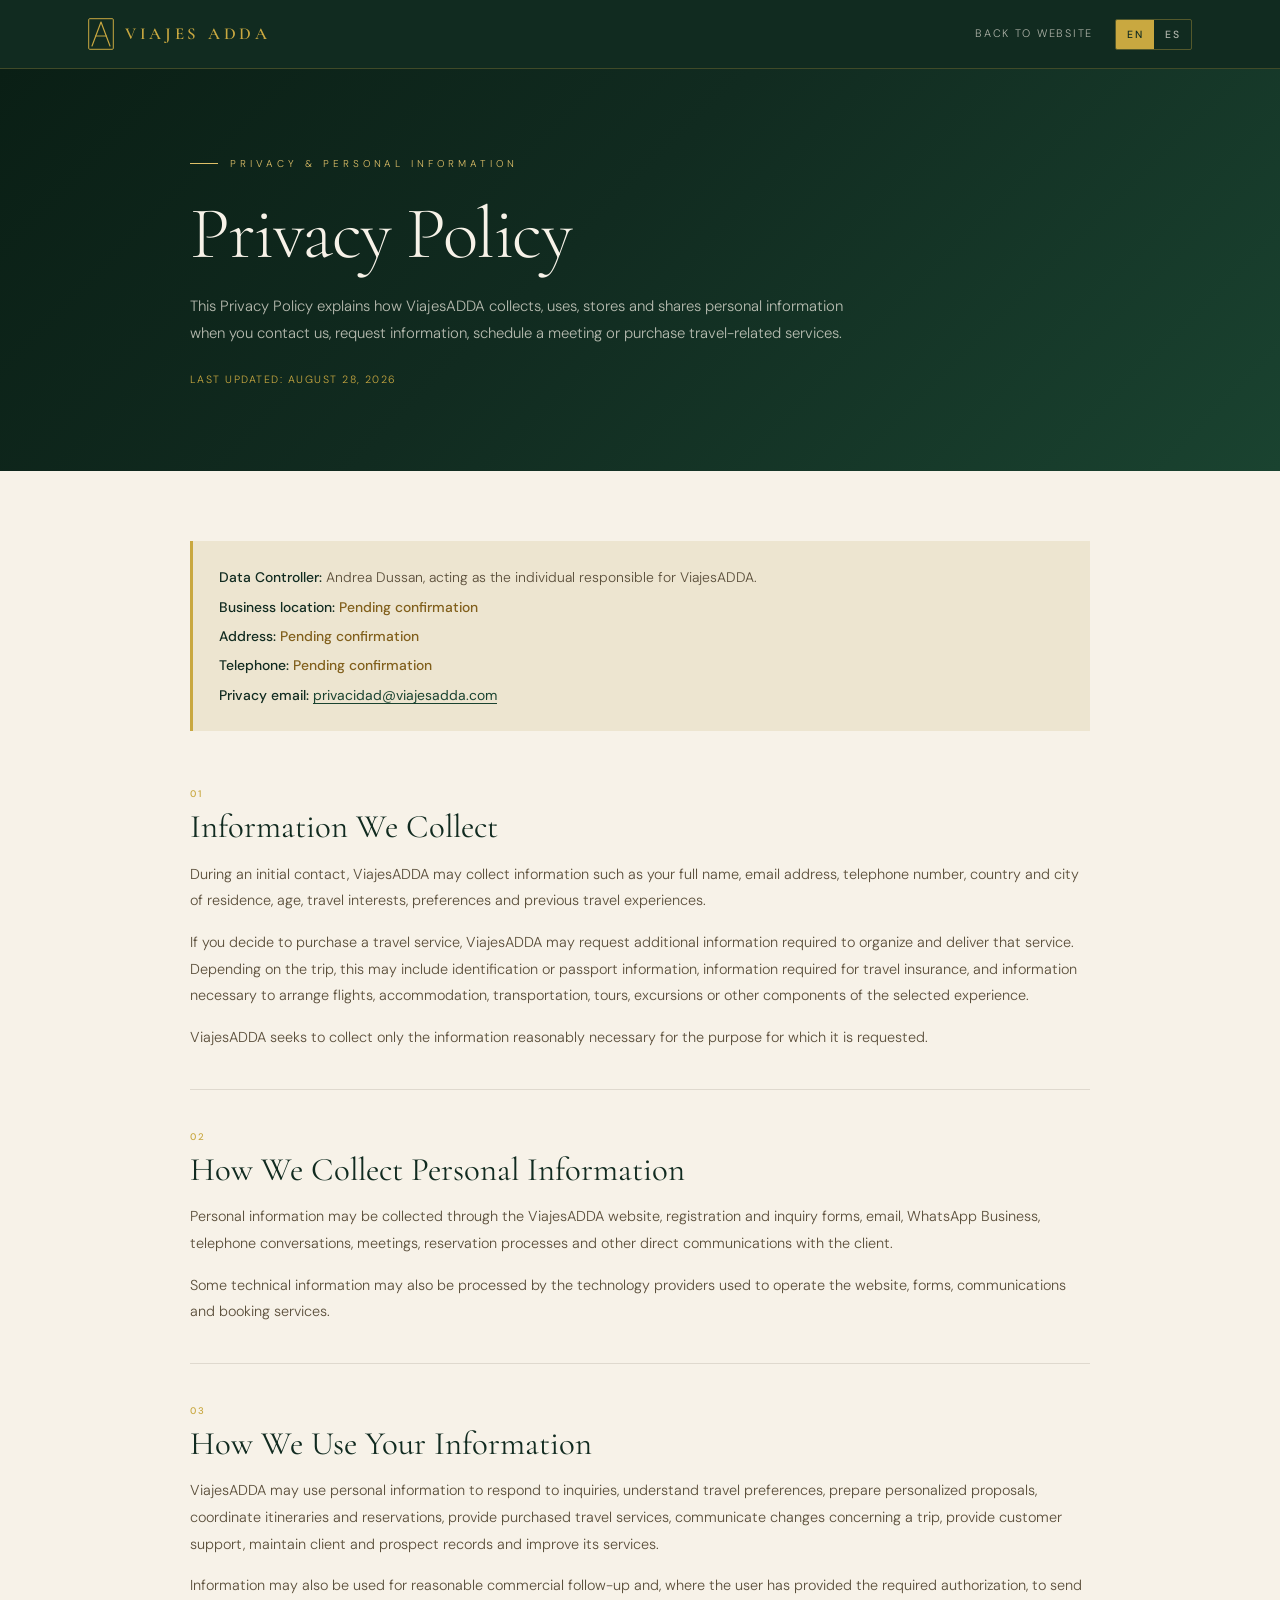
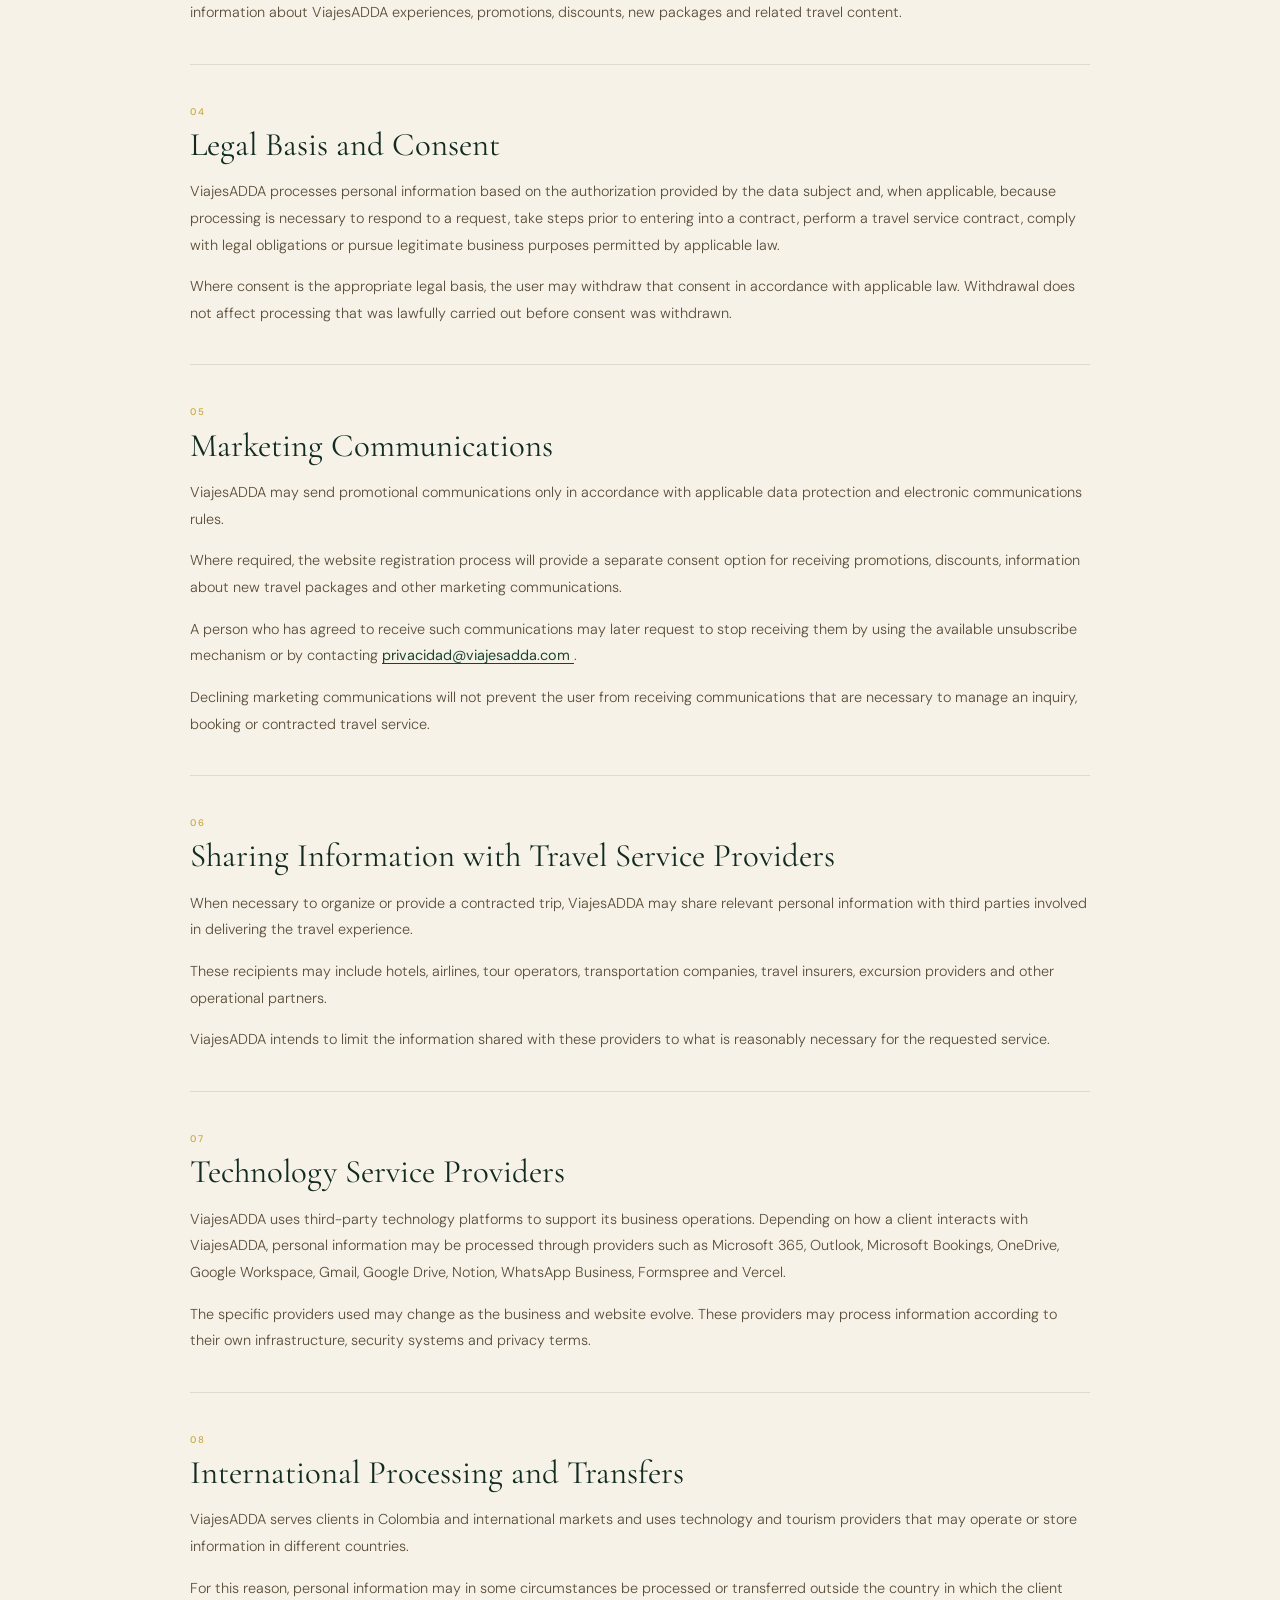
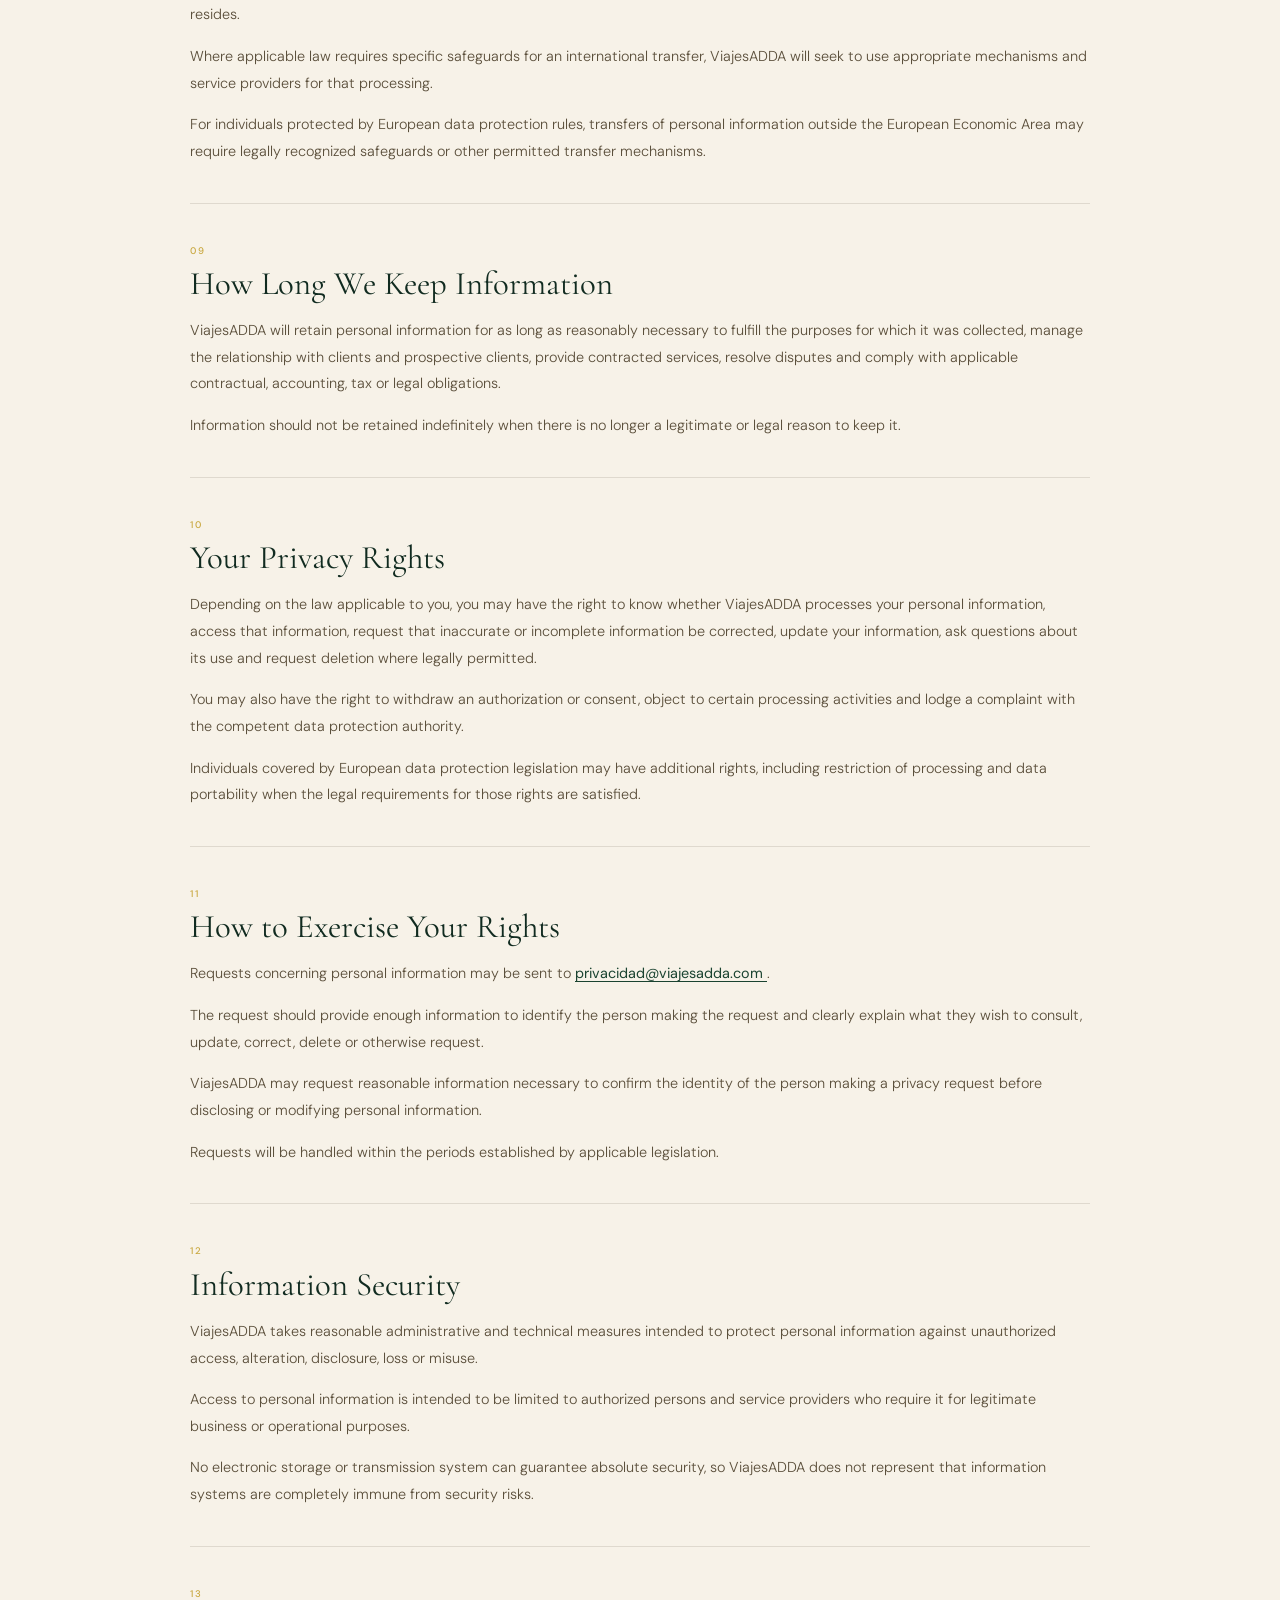
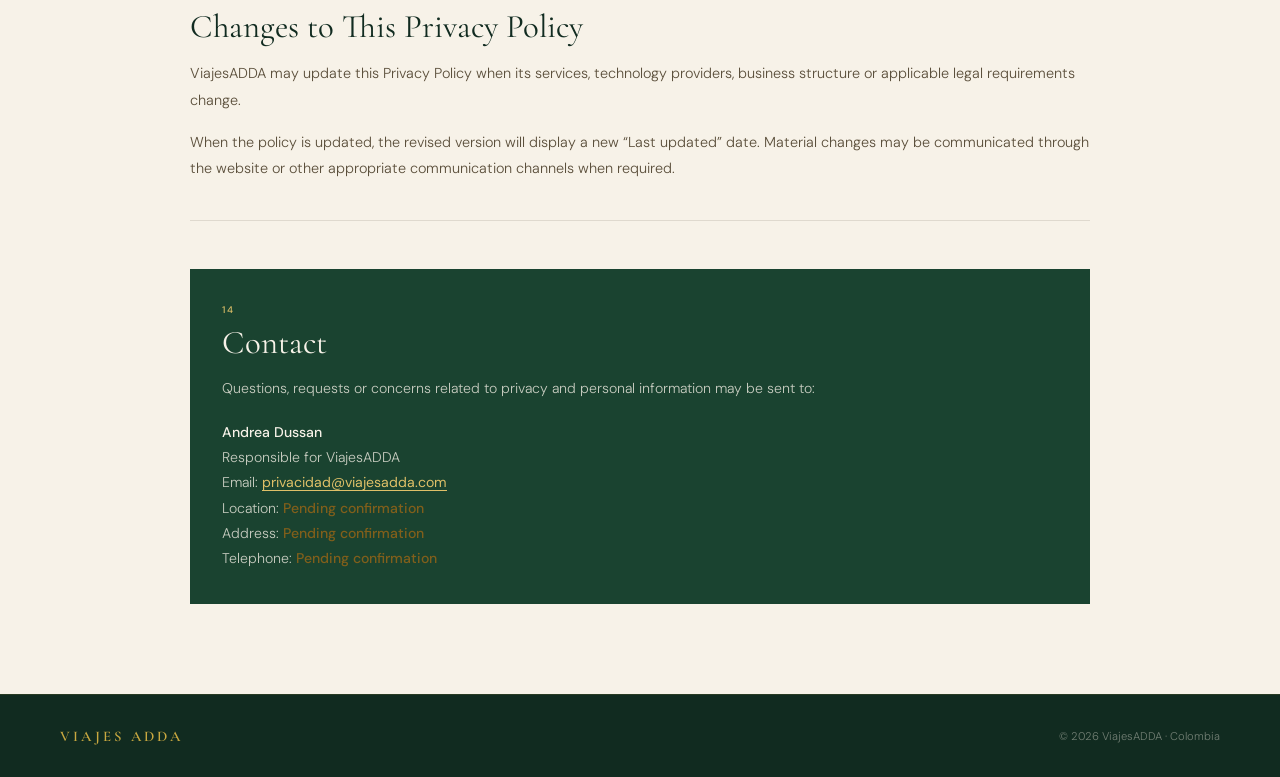
==== privacy-policy.html @ 6807729c "Add hero video and update website" ====
<!DOCTYPE html>
<html lang="en">
<head>
  <meta charset="UTF-8">
  <meta name="viewport" content="width=device-width, initial-scale=1.0">

  <title>Privacy Policy — Viajes ADDA</title>

  <meta
    name="description"
    content="Privacy Policy of Viajes ADDA. Learn how we collect, use, store and protect personal information."
  >

  <meta name="theme-color" content="#112B20">

  <!-- Google Fonts used by the main Viajes ADDA website -->
  <link rel="preconnect" href="https://fonts.googleapis.com">
  <link rel="preconnect" href="https://fonts.gstatic.com" crossorigin>

  <link
    href="https://fonts.googleapis.com/css2?family=Cormorant+Garamond:ital,wght@0,300;0,400;0,600;1,300;1,400&family=DM+Sans:wght@300;400;500&display=swap"
    rel="stylesheet"
  >

  <style>
    :root {
      --dark-green: #112B20;
      --green: #1A4330;
      --medium-green: #2E6B4F;
      --gold: #C9A840;
      --light-gold: #DFC068;
      --cream: #F7F2E8;
      --warm-white: #EDE5D0;
      --text: #1A1208;
      --muted: #5A4E3A;
      --light-text: #8A7A60;
    }

    * {
      box-sizing: border-box;
      margin: 0;
      padding: 0;
    }

    html {
      scroll-behavior: smooth;
    }

    body {
      font-family: "DM Sans", sans-serif;
      background: var(--cream);
      color: var(--text);
      line-height: 1.8;
      font-weight: 300;
    }

    a {
      color: inherit;
    }

    /* HEADER */

    .topbar {
      background: var(--dark-green);
      border-bottom: 1px solid rgba(201, 168, 64, 0.25);
    }

    .topbar-inner {
      max-width: 1160px;
      margin: 0 auto;
      padding: 18px 28px;

      display: flex;
      align-items: center;
      justify-content: space-between;
      gap: 24px;
    }

    .brand {
      display: flex;
      align-items: center;
      gap: 11px;

      color: var(--gold);
      text-decoration: none;

      font-family: "Cormorant Garamond", serif;
      font-size: 1.05rem;
      font-weight: 600;
      letter-spacing: 0.22em;
      text-transform: uppercase;
    }

    .brand-mark {
      width: 26px;
      height: 32px;
      flex-shrink: 0;
    }

    .header-actions {
      display: flex;
      align-items: center;
      gap: 22px;
    }

    .home-link {
      color: rgba(247, 242, 232, 0.68);
      text-decoration: none;
      font-size: 0.68rem;
      letter-spacing: 0.16em;
      text-transform: uppercase;
      transition: color 0.25s ease;
    }

    .home-link:hover {
      color: var(--gold);
    }

    /* LANGUAGE SELECTOR */

    .language-switch {
      display: flex;
      align-items: center;

      border: 1px solid rgba(201, 168, 64, 0.36);
      border-radius: 2px;
      overflow: hidden;
    }

    .language-switch button {
      border: 0;
      background: transparent;
      color: rgba(247, 242, 232, 0.7);

      padding: 8px 11px;

      font-family: "DM Sans", sans-serif;
      font-size: 0.65rem;
      font-weight: 500;
      letter-spacing: 0.14em;

      cursor: pointer;
      transition: background 0.2s ease, color 0.2s ease;
    }

    .language-switch button.active {
      background: var(--gold);
      color: var(--dark-green);
    }

    .language-switch button:focus-visible {
      outline: 2px solid var(--light-gold);
      outline-offset: -2px;
    }

    /* HERO */

    .policy-hero {
      background:
        linear-gradient(
          135deg,
          #0a1f15 0%,
          var(--dark-green) 45%,
          var(--green) 100%
        );

      padding: 86px 28px 82px;
    }

    .policy-hero-inner {
      max-width: 900px;
      margin: 0 auto;
    }

    .eyebrow {
      display: flex;
      align-items: center;
      gap: 12px;

      margin-bottom: 22px;

      color: var(--light-gold);
      font-size: 0.62rem;
      letter-spacing: 0.4em;
      text-transform: uppercase;
    }

    .eyebrow::before {
      content: "";
      width: 28px;
      height: 1px;
      background: var(--light-gold);
    }

    h1 {
      color: var(--cream);

      font-family: "Cormorant Garamond", serif;
      font-size: clamp(2.7rem, 7vw, 4.6rem);
      font-weight: 300;
      line-height: 1.06;
      letter-spacing: -0.02em;

      margin-bottom: 20px;
    }

    .hero-description {
      max-width: 680px;

      color: rgba(247, 242, 232, 0.72);
      font-size: 0.93rem;
      line-height: 1.8;
    }

    .updated {
      margin-top: 24px;

      color: var(--gold);
      font-size: 0.66rem;
      letter-spacing: 0.14em;
      text-transform: uppercase;
    }

    /* MAIN CONTENT */

    main {
      padding: 70px 28px 90px;
    }

    .policy-wrapper {
      max-width: 900px;
      margin: 0 auto;
    }

    .controller-box {
      background: var(--warm-white);
      border-left: 3px solid var(--gold);

      padding: 24px 26px;
      margin-bottom: 54px;
    }

    .controller-box strong {
      color: var(--dark-green);
      font-weight: 500;
    }

    .controller-box p {
      color: var(--muted);
      font-size: 0.87rem;
      line-height: 1.75;
    }

    .controller-box p + p {
      margin-top: 5px;
    }

    .pending {
      color: #815f1b;
      font-weight: 500;
    }

    .policy-section {
      padding: 0 0 38px;
      margin-bottom: 38px;

      border-bottom: 1px solid rgba(90, 78, 58, 0.15);
    }

    .section-number {
      margin-bottom: 5px;

      color: var(--gold);
      font-size: 0.6rem;
      font-weight: 500;
      letter-spacing: 0.23em;
      text-transform: uppercase;
    }

    h2 {
      margin-bottom: 14px;

      color: var(--dark-green);

      font-family: "Cormorant Garamond", serif;
      font-size: clamp(1.6rem, 4vw, 2.05rem);
      font-weight: 400;
      line-height: 1.2;
    }

    .policy-section p {
      color: var(--muted);
      font-size: 0.9rem;
      line-height: 1.85;
    }

    .policy-section p + p {
      margin-top: 15px;
    }

    .policy-section ul {
      margin: 16px 0 0 20px;
    }

    .policy-section li {
      color: var(--muted);
      font-size: 0.9rem;
      line-height: 1.8;
      margin-bottom: 7px;
      padding-left: 5px;
    }

    .policy-section a,
    .controller-box a,
    .contact-card a {
      color: var(--green);
      font-weight: 400;
      text-underline-offset: 3px;
    }

    .contact-card {
      margin-top: 48px;
      padding: 32px;

      background: var(--green);
      color: var(--cream);
    }

    .contact-card .section-number {
      color: var(--light-gold);
    }

    .contact-card h2 {
      color: var(--cream);
    }

    .contact-card p {
      color: rgba(247, 242, 232, 0.78);
      font-size: 0.88rem;
      line-height: 1.8;
    }

    .contact-card strong {
      color: var(--cream);
      font-weight: 500;
    }

    .contact-card a {
      color: var(--light-gold);
    }

    /* FOOTER */

    footer {
      background: var(--dark-green);
      border-top: 1px solid rgba(201, 168, 64, 0.12);

      padding: 28px;
    }

    .footer-inner {
      max-width: 1160px;
      margin: 0 auto;

      display: flex;
      align-items: center;
      justify-content: space-between;
      gap: 20px;
      flex-wrap: wrap;
    }

    .footer-brand {
      color: var(--gold);

      font-family: "Cormorant Garamond", serif;
      font-size: 0.92rem;
      font-weight: 600;
      letter-spacing: 0.22em;
      text-transform: uppercase;
    }

    .footer-copy {
      color: rgba(247, 242, 232, 0.42);
      font-size: 0.7rem;
    }

    /* LANGUAGE VISIBILITY */

    [hidden] {
      display: none !important;
    }

    /* MOBILE */

    @media (max-width: 650px) {

      .topbar-inner {
        padding: 15px 18px;
      }

      .brand {
        font-size: 0.9rem;
        letter-spacing: 0.16em;
      }

      .home-link {
        display: none;
      }

      .header-actions {
        gap: 10px;
      }

      .policy-hero {
        padding: 64px 20px 60px;
      }

      main {
        padding: 48px 20px 68px;
      }

      .controller-box {
        padding: 20px;
      }

      .contact-card {
        padding: 25px 22px;
      }

      .footer-inner {
        flex-direction: column;
        align-items: flex-start;
      }
    }
  </style>
</head>

<body>

  <!-- HEADER -->
  <header class="topbar">
    <div class="topbar-inner">

      <a class="brand" href="index.html" aria-label="Viajes ADDA home">

        <svg
          class="brand-mark"
          viewBox="0 0 26 32"
          fill="none"
          aria-hidden="true"
        >
          <rect
            x=".7"
            y=".7"
            width="24.6"
            height="30.6"
            rx="1"
            stroke="#C9A840"
            stroke-width="1"
          />

          <path
            d="M13 4L22 28M13 4L4 28"
            stroke="#C9A840"
            stroke-width="1.15"
            stroke-linecap="round"
          />

          <path
            d="M7.5 18H18.5"
            stroke="#C9A840"
            stroke-width=".95"
            stroke-linecap="round"
          />
        </svg>

        <span>Viajes ADDA</span>
      </a>

      <div class="header-actions">

        <a class="home-link" href="index.html">
          Back to website
        </a>

        <div
          class="language-switch"
          aria-label="Select language"
        >
          <button
            type="button"
            id="btn-en"
            class="active"
            aria-pressed="true"
            onclick="setLanguage('en')"
          >
            EN
          </button>

          <button
            type="button"
            id="btn-es"
            aria-pressed="false"
            onclick="setLanguage('es')"
          >
            ES
          </button>
        </div>

      </div>
    </div>
  </header>


  <!-- =========================================================
       ENGLISH VERSION
       ========================================================= -->

  <div id="content-en">

    <section class="policy-hero">
      <div class="policy-hero-inner">

        <div class="eyebrow">
          Privacy &amp; Personal Information
        </div>

        <h1>Privacy Policy</h1>

        <p class="hero-description">
          This Privacy Policy explains how ViajesADDA collects, uses,
          stores and shares personal information when you contact us,
          request information, schedule a meeting or purchase
          travel-related services.
        </p>

        <p class="updated">
          Last updated: August 28, 2026
        </p>

      </div>
    </section>


    <main>
      <div class="policy-wrapper">

        <div class="controller-box">
          <p>
            <strong>Data Controller:</strong>
            Andrea Dussan, acting as the individual responsible for ViajesADDA.
          </p>

          <p>
            <strong>Business location:</strong>
            <span class="pending">Pending confirmation</span>
          </p>

          <p>
            <strong>Address:</strong>
            <span class="pending">Pending confirmation</span>
          </p>

          <p>
            <strong>Telephone:</strong>
            <span class="pending">Pending confirmation</span>
          </p>

          <p>
            <strong>Privacy email:</strong>
            <a href="mailto:privacidad@viajesadda.com">
              privacidad@viajesadda.com
            </a>
          </p>
        </div>


        <section class="policy-section">
          <div class="section-number">01</div>
          <h2>Information We Collect</h2>

          <p>
            During an initial contact, ViajesADDA may collect information
            such as your full name, email address, telephone number,
            country and city of residence, age, travel interests,
            preferences and previous travel experiences.
          </p>

          <p>
            If you decide to purchase a travel service, ViajesADDA may
            request additional information required to organize and
            deliver that service. Depending on the trip, this may include
            identification or passport information, information required
            for travel insurance, and information necessary to arrange
            flights, accommodation, transportation, tours, excursions or
            other components of the selected experience.
          </p>

          <p>
            ViajesADDA seeks to collect only the information reasonably
            necessary for the purpose for which it is requested.
          </p>
        </section>


        <section class="policy-section">
          <div class="section-number">02</div>
          <h2>How We Collect Personal Information</h2>

          <p>
            Personal information may be collected through the ViajesADDA
            website, registration and inquiry forms, email, WhatsApp
            Business, telephone conversations, meetings, reservation
            processes and other direct communications with the client.
          </p>

          <p>
            Some technical information may also be processed by the
            technology providers used to operate the website, forms,
            communications and booking services.
          </p>
        </section>


        <section class="policy-section">
          <div class="section-number">03</div>
          <h2>How We Use Your Information</h2>

          <p>
            ViajesADDA may use personal information to respond to
            inquiries, understand travel preferences, prepare personalized
            proposals, coordinate itineraries and reservations, provide
            purchased travel services, communicate changes concerning a
            trip, provide customer support, maintain client and prospect
            records and improve its services.
          </p>

          <p>
            Information may also be used for reasonable commercial
            follow-up and, where the user has provided the required
            authorization, to send information about ViajesADDA
            experiences, promotions, discounts, new packages and related
            travel content.
          </p>
        </section>


        <section class="policy-section">
          <div class="section-number">04</div>
          <h2>Legal Basis and Consent</h2>

          <p>
            ViajesADDA processes personal information based on the
            authorization provided by the data subject and, when
            applicable, because processing is necessary to respond to a
            request, take steps prior to entering into a contract, perform
            a travel service contract, comply with legal obligations or
            pursue legitimate business purposes permitted by applicable
            law.
          </p>

          <p>
            Where consent is the appropriate legal basis, the user may
            withdraw that consent in accordance with applicable law.
            Withdrawal does not affect processing that was lawfully
            carried out before consent was withdrawn.
          </p>
        </section>


        <section class="policy-section">
          <div class="section-number">05</div>
          <h2>Marketing Communications</h2>

          <p>
            ViajesADDA may send promotional communications only in
            accordance with applicable data protection and electronic
            communications rules.
          </p>

          <p>
            Where required, the website registration process will provide
            a separate consent option for receiving promotions, discounts,
            information about new travel packages and other marketing
            communications.
          </p>

          <p>
            A person who has agreed to receive such communications may
            later request to stop receiving them by using the available
            unsubscribe mechanism or by contacting
            <a href="mailto:privacidad@viajesadda.com">
              privacidad@viajesadda.com
            </a>.
          </p>

          <p>
            Declining marketing communications will not prevent the user
            from receiving communications that are necessary to manage an
            inquiry, booking or contracted travel service.
          </p>
        </section>


        <section class="policy-section">
          <div class="section-number">06</div>
          <h2>Sharing Information with Travel Service Providers</h2>

          <p>
            When necessary to organize or provide a contracted trip,
            ViajesADDA may share relevant personal information with third
            parties involved in delivering the travel experience.
          </p>

          <p>
            These recipients may include hotels, airlines, tour operators,
            transportation companies, travel insurers, excursion
            providers and other operational partners.
          </p>

          <p>
            ViajesADDA intends to limit the information shared with these
            providers to what is reasonably necessary for the requested
            service.
          </p>
        </section>


        <section class="policy-section">
          <div class="section-number">07</div>
          <h2>Technology Service Providers</h2>

          <p>
            ViajesADDA uses third-party technology platforms to support
            its business operations. Depending on how a client interacts
            with ViajesADDA, personal information may be processed through
            providers such as Microsoft 365, Outlook, Microsoft Bookings,
            OneDrive, Google Workspace, Gmail, Google Drive, Notion,
            WhatsApp Business, Formspree and Vercel.
          </p>

          <p>
            The specific providers used may change as the business and
            website evolve. These providers may process information
            according to their own infrastructure, security systems and
            privacy terms.
          </p>
        </section>


        <section class="policy-section">
          <div class="section-number">08</div>
          <h2>International Processing and Transfers</h2>

          <p>
            ViajesADDA serves clients in Colombia and international
            markets and uses technology and tourism providers that may
            operate or store information in different countries.
          </p>

          <p>
            For this reason, personal information may in some
            circumstances be processed or transferred outside the country
            in which the client resides.
          </p>

          <p>
            Where applicable law requires specific safeguards for an
            international transfer, ViajesADDA will seek to use
            appropriate mechanisms and service providers for that
            processing.
          </p>

          <p>
            For individuals protected by European data protection rules,
            transfers of personal information outside the European
            Economic Area may require legally recognized safeguards or
            other permitted transfer mechanisms.
          </p>
        </section>


        <section class="policy-section">
          <div class="section-number">09</div>
          <h2>How Long We Keep Information</h2>

          <p>
            ViajesADDA will retain personal information for as long as
            reasonably necessary to fulfill the purposes for which it was
            collected, manage the relationship with clients and
            prospective clients, provide contracted services, resolve
            disputes and comply with applicable contractual, accounting,
            tax or legal obligations.
          </p>

          <p>
            Information should not be retained indefinitely when there is
            no longer a legitimate or legal reason to keep it.
          </p>
        </section>


        <section class="policy-section">
          <div class="section-number">10</div>
          <h2>Your Privacy Rights</h2>

          <p>
            Depending on the law applicable to you, you may have the right
            to know whether ViajesADDA processes your personal information,
            access that information, request that inaccurate or incomplete
            information be corrected, update your information, ask
            questions about its use and request deletion where legally
            permitted.
          </p>

          <p>
            You may also have the right to withdraw an authorization or
            consent, object to certain processing activities and lodge a
            complaint with the competent data protection authority.
          </p>

          <p>
            Individuals covered by European data protection legislation
            may have additional rights, including restriction of
            processing and data portability when the legal requirements
            for those rights are satisfied.
          </p>
        </section>


        <section class="policy-section">
          <div class="section-number">11</div>
          <h2>How to Exercise Your Rights</h2>

          <p>
            Requests concerning personal information may be sent to
            <a href="mailto:privacidad@viajesadda.com">
              privacidad@viajesadda.com
            </a>.
          </p>

          <p>
            The request should provide enough information to identify the
            person making the request and clearly explain what they wish
            to consult, update, correct, delete or otherwise request.
          </p>

          <p>
            ViajesADDA may request reasonable information necessary to
            confirm the identity of the person making a privacy request
            before disclosing or modifying personal information.
          </p>

          <p>
            Requests will be handled within the periods established by
            applicable legislation.
          </p>
        </section>


        <section class="policy-section">
          <div class="section-number">12</div>
          <h2>Information Security</h2>

          <p>
            ViajesADDA takes reasonable administrative and technical
            measures intended to protect personal information against
            unauthorized access, alteration, disclosure, loss or misuse.
          </p>

          <p>
            Access to personal information is intended to be limited to
            authorized persons and service providers who require it for
            legitimate business or operational purposes.
          </p>

          <p>
            No electronic storage or transmission system can guarantee
            absolute security, so ViajesADDA does not represent that
            information systems are completely immune from security risks.
          </p>
        </section>


        <section class="policy-section">
          <div class="section-number">13</div>
          <h2>Changes to This Privacy Policy</h2>

          <p>
            ViajesADDA may update this Privacy Policy when its services,
            technology providers, business structure or applicable legal
            requirements change.
          </p>

          <p>
            When the policy is updated, the revised version will display
            a new “Last updated” date. Material changes may be communicated
            through the website or other appropriate communication
            channels when required.
          </p>
        </section>


        <section class="contact-card">
          <div class="section-number">14</div>
          <h2>Contact</h2>

          <p>
            Questions, requests or concerns related to privacy and
            personal information may be sent to:
          </p>

          <p style="margin-top: 18px;">
            <strong>Andrea Dussan</strong><br>
            Responsible for ViajesADDA<br>

            Email:
            <a href="mailto:privacidad@viajesadda.com">
              privacidad@viajesadda.com
            </a><br>

            Location:
            <span class="pending">Pending confirmation</span><br>

            Address:
            <span class="pending">Pending confirmation</span><br>

            Telephone:
            <span class="pending">Pending confirmation</span>
          </p>
        </section>

      </div>
    </main>

  </div>


  <!-- =========================================================
       SPANISH VERSION
       ========================================================= -->

  <div id="content-es" hidden>

    <section class="policy-hero">
      <div class="policy-hero-inner">

        <div class="eyebrow">
          Privacidad y Datos Personales
        </div>

        <h1>Política de Privacidad</h1>

        <p class="hero-description">
          Esta Política de Privacidad explica cómo ViajesADDA recopila,
          utiliza, conserva y comparte los datos personales cuando una
          persona se comunica con nosotros, solicita información, agenda
          una reunión o contrata servicios relacionados con viajes.
        </p>

        <p class="updated">
          Última actualización: 28 de agosto de 2026
        </p>

      </div>
    </section>


    <main>
      <div class="policy-wrapper">

        <div class="controller-box">

          <p>
            <strong>Responsable del tratamiento:</strong>
            Andrea Dussan, actuando como persona natural responsable de
            ViajesADDA.
          </p>

          <p>
            <strong>Domicilio:</strong>
            <span class="pending">Pendiente de confirmar</span>
          </p>

          <p>
            <strong>Dirección:</strong>
            <span class="pending">Pendiente de confirmar</span>
          </p>

          <p>
            <strong>Teléfono:</strong>
            <span class="pending">Pendiente de confirmar</span>
          </p>

          <p>
            <strong>Correo de privacidad:</strong>
            <a href="mailto:privacidad@viajesadda.com">
              privacidad@viajesadda.com
            </a>
          </p>

        </div>


        <section class="policy-section">
          <div class="section-number">01</div>
          <h2>Información que recopilamos</h2>

          <p>
            Durante el primer contacto, ViajesADDA podrá recopilar datos
            como nombre completo, correo electrónico, número de teléfono,
            país y ciudad de residencia, edad, intereses de viaje,
            preferencias y experiencias previas.
          </p>

          <p>
            Si el cliente decide contratar un servicio de viaje,
            ViajesADDA podrá solicitar información adicional necesaria
            para organizar y prestar el servicio. Dependiendo del viaje,
            esto podrá incluir información de identificación o pasaporte,
            datos necesarios para seguros de viaje e información requerida
            para gestionar vuelos, alojamiento, transporte, excursiones u
            otros componentes de la experiencia contratada.
          </p>

          <p>
            ViajesADDA procurará solicitar únicamente los datos
            razonablemente necesarios para la finalidad informada.
          </p>
        </section>


        <section class="policy-section">
          <div class="section-number">02</div>
          <h2>Cómo recopilamos los datos</h2>

          <p>
            Los datos podrán ser recopilados mediante el sitio web de
            ViajesADDA, formularios de registro o contacto, correo
            electrónico, WhatsApp Business, conversaciones telefónicas,
            reuniones, procesos de reserva y otras comunicaciones directas
            con el cliente.
          </p>

          <p>
            Determinada información técnica también podrá ser procesada
            por los proveedores tecnológicos utilizados para operar la
            página web, los formularios, las comunicaciones y los sistemas
            de reserva.
          </p>
        </section>


        <section class="policy-section">
          <div class="section-number">03</div>
          <h2>Para qué utilizamos los datos</h2>

          <p>
            ViajesADDA podrá utilizar los datos personales para responder
            consultas, conocer las preferencias de viaje, diseñar
            propuestas personalizadas, coordinar itinerarios y reservas,
            prestar los servicios contratados, informar sobre cambios
            relacionados con un viaje, atender al cliente, mantener
            registros de clientes y prospectos y mejorar sus servicios.
          </p>

          <p>
            Los datos también podrán utilizarse para seguimiento comercial
            razonable y, cuando exista la autorización correspondiente,
            para enviar información sobre experiencias de ViajesADDA,
            promociones, descuentos, nuevos paquetes y contenidos
            relacionados con viajes.
          </p>
        </section>


        <section class="policy-section">
          <div class="section-number">04</div>
          <h2>Autorización y bases del tratamiento</h2>

          <p>
            ViajesADDA tratará los datos personales de acuerdo con la
            autorización otorgada por su titular y, cuando corresponda,
            cuando el tratamiento sea necesario para responder una
            solicitud, realizar actuaciones previas a un contrato,
            ejecutar un servicio turístico contratado, atender
            obligaciones legales o desarrollar finalidades empresariales
            permitidas por la legislación aplicable.
          </p>

          <p>
            Cuando el tratamiento dependa del consentimiento, el titular
            podrá retirarlo en los casos permitidos por la ley, sin
            afectar los tratamientos realizados legítimamente antes de su
            retiro.
          </p>
        </section>


        <section class="policy-section">
          <div class="section-number">05</div>
          <h2>Comunicaciones comerciales</h2>

          <p>
            ViajesADDA podrá enviar comunicaciones promocionales de acuerdo
            con las normas aplicables sobre protección de datos y
            comunicaciones comerciales.
          </p>

          <p>
            Cuando sea requerido, el proceso de registro de la página web
            tendrá una casilla independiente de autorización para recibir
            promociones, descuentos, nuevos paquetes y otras comunicaciones
            de carácter comercial.
          </p>

          <p>
            El usuario podrá solicitar posteriormente dejar de recibir
            estas comunicaciones escribiendo a
            <a href="mailto:privacidad@viajesadda.com">
              privacidad@viajesadda.com
            </a>.
          </p>

          <p>
            El retiro de la autorización para recibir publicidad no
            impedirá el envío de mensajes necesarios para responder una
            consulta, gestionar una reserva o prestar un servicio ya
            contratado.
          </p>
        </section>


        <section class="policy-section">
          <div class="section-number">06</div>
          <h2>Información compartida con proveedores turísticos</h2>

          <p>
            Cuando resulte necesario para organizar o ejecutar un viaje
            contratado, ViajesADDA podrá compartir determinados datos con
            terceros que participen en la prestación de la experiencia.
          </p>

          <p>
            Entre ellos podrán encontrarse hoteles, aerolíneas, operadores
            turísticos, empresas de transporte, aseguradoras de viaje,
            proveedores de excursiones y otros aliados operativos.
          </p>

          <p>
            La información compartida se limitará, en lo posible, a
            aquella necesaria para prestar el servicio solicitado.
          </p>
        </section>


        <section class="policy-section">
          <div class="section-number">07</div>
          <h2>Proveedores tecnológicos</h2>

          <p>
            ViajesADDA utiliza plataformas tecnológicas de terceros para
            apoyar su operación. Dependiendo de la interacción del cliente
            con ViajesADDA, los datos podrán ser procesados mediante
            servicios como Microsoft 365, Outlook, Microsoft Bookings,
            OneDrive, Google Workspace, Gmail, Google Drive, Notion,
            WhatsApp Business, Formspree y Vercel.
          </p>

          <p>
            Estos proveedores pueden cambiar a medida que evolucionen el
            negocio y la página web. Cada proveedor puede procesar
            información mediante su propia infraestructura, sistemas de
            seguridad y condiciones de privacidad.
          </p>
        </section>


        <section class="policy-section">
          <div class="section-number">08</div>
          <h2>Tratamiento y transferencias internacionales</h2>

          <p>
            ViajesADDA atiende clientes en Colombia y en mercados
            internacionales y utiliza proveedores tecnológicos y
            turísticos que pueden operar o almacenar información en
            diferentes países.
          </p>

          <p>
            Por esta razón, en determinadas circunstancias los datos
            personales podrán ser tratados o transferidos fuera del país
            de residencia del titular.
          </p>

          <p>
            Cuando la legislación aplicable exija mecanismos específicos
            para una transferencia internacional, ViajesADDA procurará
            utilizar los instrumentos y proveedores apropiados para ese
            tratamiento.
          </p>
        </section>


        <section class="policy-section">
          <div class="section-number">09</div>
          <h2>Conservación de la información</h2>

          <p>
            ViajesADDA conservará los datos durante el tiempo
            razonablemente necesario para cumplir las finalidades para las
            cuales fueron recopilados, gestionar la relación con clientes
            y prospectos, prestar servicios contratados, resolver posibles
            controversias y atender obligaciones contractuales, contables,
            tributarias o legales.
          </p>

          <p>
            Los datos no deberán conservarse indefinidamente cuando haya
            desaparecido la finalidad y no exista una obligación o
            justificación legal para mantenerlos.
          </p>
        </section>


        <section class="policy-section">
          <div class="section-number">10</div>
          <h2>Derechos de los titulares</h2>

          <p>
            De acuerdo con la legislación que resulte aplicable, el
            titular podrá consultar sus datos, conocer el uso que se les
            ha dado, solicitar su actualización o rectificación cuando
            sean inexactos o incompletos y, en los casos permitidos
            legalmente, solicitar su supresión o revocar una autorización.
          </p>

          <p>
            También podrá presentar consultas o reclamos relacionados con
            el tratamiento de sus datos y acudir ante la autoridad
            competente cuando considere vulnerados sus derechos.
          </p>

          <p>
            Cuando resulte aplicable la legislación europea, podrán existir
            derechos adicionales, entre ellos la oposición a determinados
            tratamientos, la limitación del tratamiento y la portabilidad
            de los datos.
          </p>
        </section>


        <section class="policy-section">
          <div class="section-number">11</div>
          <h2>Cómo ejercer sus derechos</h2>

          <p>
            Las consultas, solicitudes o reclamos relacionados con datos
            personales podrán enviarse a
            <a href="mailto:privacidad@viajesadda.com">
              privacidad@viajesadda.com
            </a>.
          </p>

          <p>
            La solicitud deberá proporcionar información suficiente para
            identificar al titular y explicar con claridad qué desea
            consultar, actualizar, corregir, eliminar o solicitar.
          </p>

          <p>
            ViajesADDA podrá solicitar información razonable para verificar
            la identidad de la persona antes de revelar o modificar datos
            personales.
          </p>

          <p>
            Las solicitudes serán atendidas dentro de los términos
            previstos por la legislación aplicable.
          </p>
        </section>


        <section class="policy-section">
          <div class="section-number">12</div>
          <h2>Seguridad de la información</h2>

          <p>
            ViajesADDA adoptará medidas administrativas y técnicas
            razonables destinadas a proteger los datos personales frente
            a accesos no autorizados, alteración, divulgación, pérdida o
            uso indebido.
          </p>

          <p>
            El acceso a la información estará limitado al personal y
            proveedores autorizados que la requieran para finalidades
            legítimas relacionadas con la operación del negocio o la
            prestación del servicio.
          </p>

          <p>
            Ningún sistema electrónico puede garantizar una seguridad
            absoluta, por lo que ViajesADDA no afirma que sus sistemas
            estén completamente libres de riesgos.
          </p>
        </section>


        <section class="policy-section">
          <div class="section-number">13</div>
          <h2>Cambios en esta Política</h2>

          <p>
            ViajesADDA podrá actualizar esta Política cuando cambien sus
            servicios, proveedores tecnológicos, estructura empresarial o
            las normas aplicables.
          </p>

          <p>
            Cuando se realice una actualización, la página indicará la
            nueva fecha de última actualización. Cuando corresponda, los
            cambios que tengan una incidencia relevante podrán comunicarse
            mediante la página web u otros medios apropiados.
          </p>
        </section>


        <section class="contact-card">
          <div class="section-number">14</div>
          <h2>Contacto</h2>

          <p>
            Para preguntas, consultas o solicitudes relacionadas con
            privacidad y tratamiento de datos:
          </p>

          <p style="margin-top: 18px;">
            <strong>Andrea Dussan</strong><br>
            Responsable de ViajesADDA<br>

            Correo:
            <a href="mailto:privacidad@viajesadda.com">
              privacidad@viajesadda.com
            </a><br>

            Domicilio:
            <span class="pending">Pendiente de confirmar</span><br>

            Dirección:
            <span class="pending">Pendiente de confirmar</span><br>

            Teléfono:
            <span class="pending">Pendiente de confirmar</span>
          </p>
        </section>

      </div>
    </main>

  </div>


  <!-- FOOTER -->
  <footer>
    <div class="footer-inner">

      <div class="footer-brand">
        Viajes ADDA
      </div>

      <div class="footer-copy">
        © 2026 ViajesADDA · Colombia
      </div>

    </div>
  </footer>


  <!-- LANGUAGE SWITCH -->
  <script>
    function setLanguage(language) {

      const englishContent = document.getElementById("content-en");
      const spanishContent = document.getElementById("content-es");

      const englishButton = document.getElementById("btn-en");
      const spanishButton = document.getElementById("btn-es");

      if (language === "es") {

        englishContent.hidden = true;
        spanishContent.hidden = false;

        englishButton.classList.remove("active");
        spanishButton.classList.add("active");

        englishButton.setAttribute("aria-pressed", "false");
        spanishButton.setAttribute("aria-pressed", "true");

        document.documentElement.lang = "es";

        document.title = "Política de Privacidad — Viajes ADDA";

      } else {

        englishContent.hidden = false;
        spanishContent.hidden = true;

        englishButton.classList.add("active");
        spanishButton.classList.remove("active");

        englishButton.setAttribute("aria-pressed", "true");
        spanishButton.setAttribute("aria-pressed", "false");

        document.documentElement.lang = "en";

        document.title = "Privacy Policy — Viajes ADDA";
      }

      window.scrollTo({
        top: 0,
        behavior: "smooth"
      });
    }
  </script>

</body>
</html>
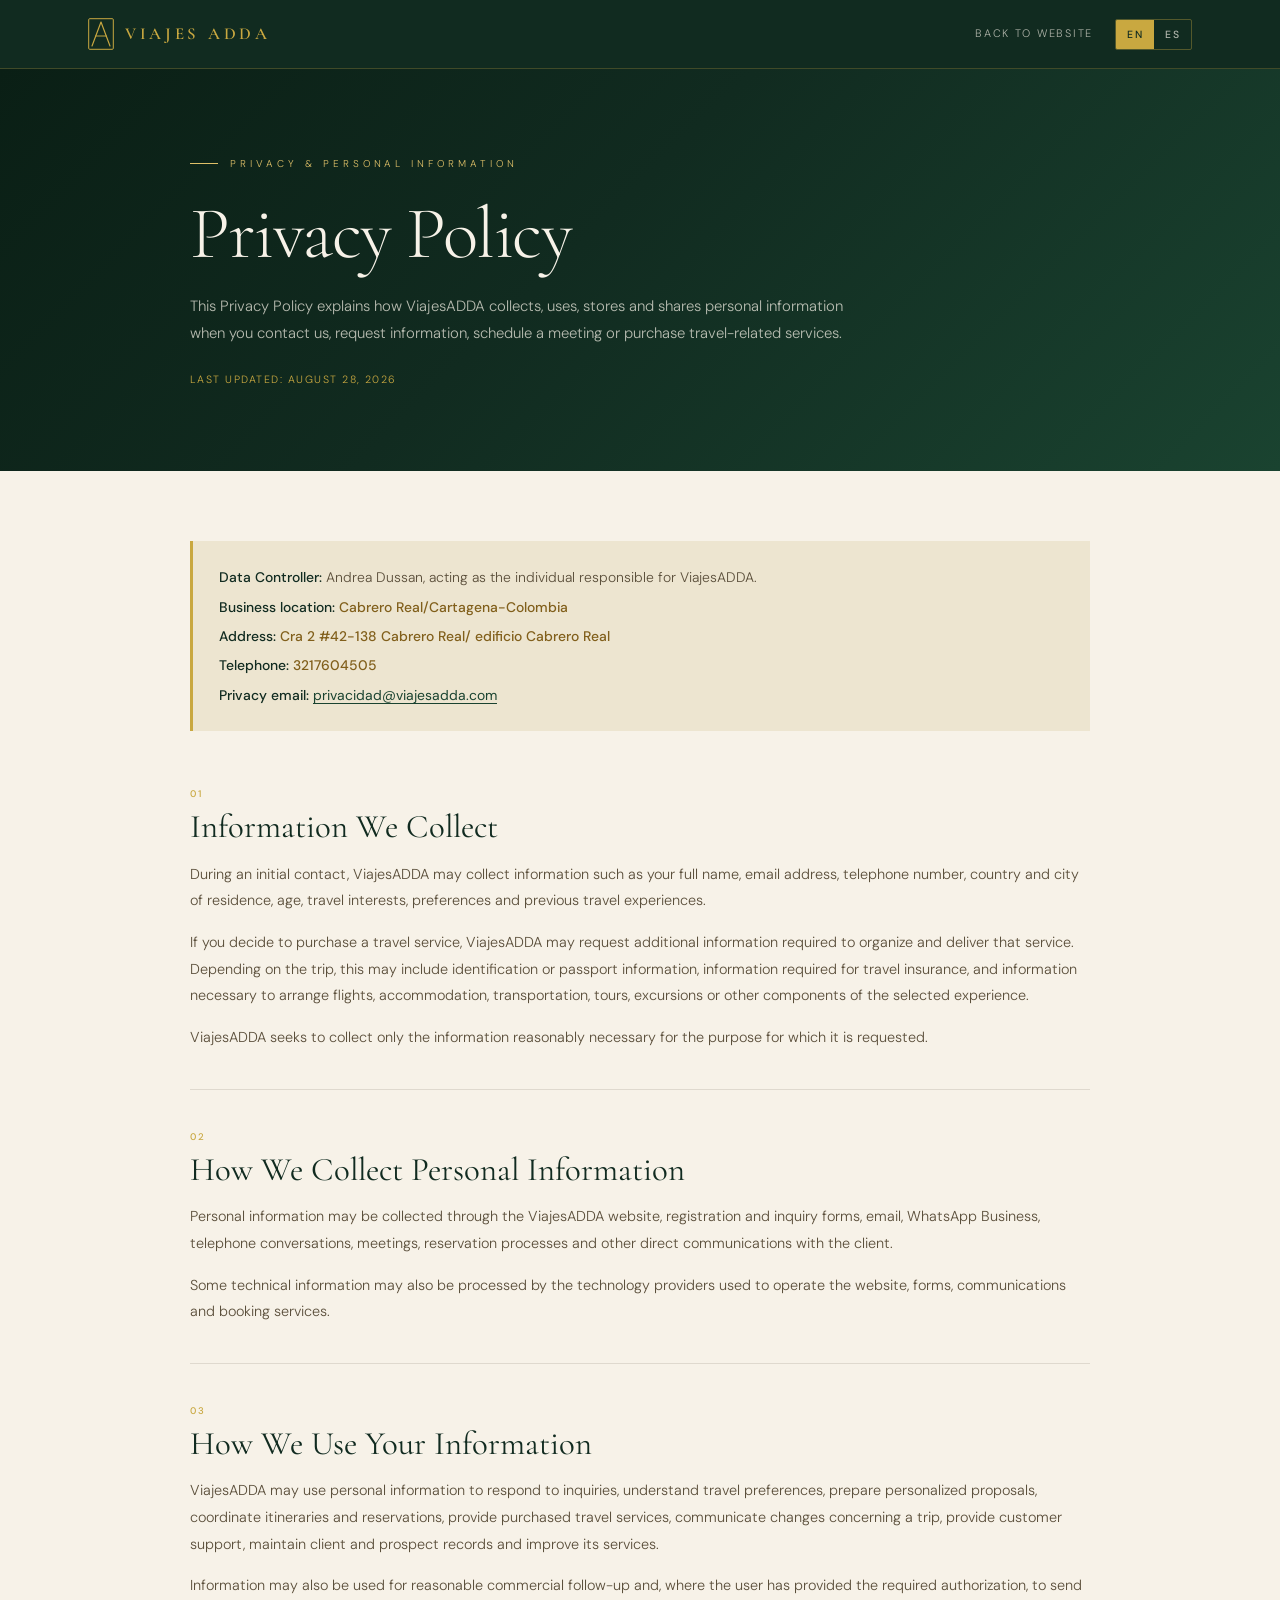
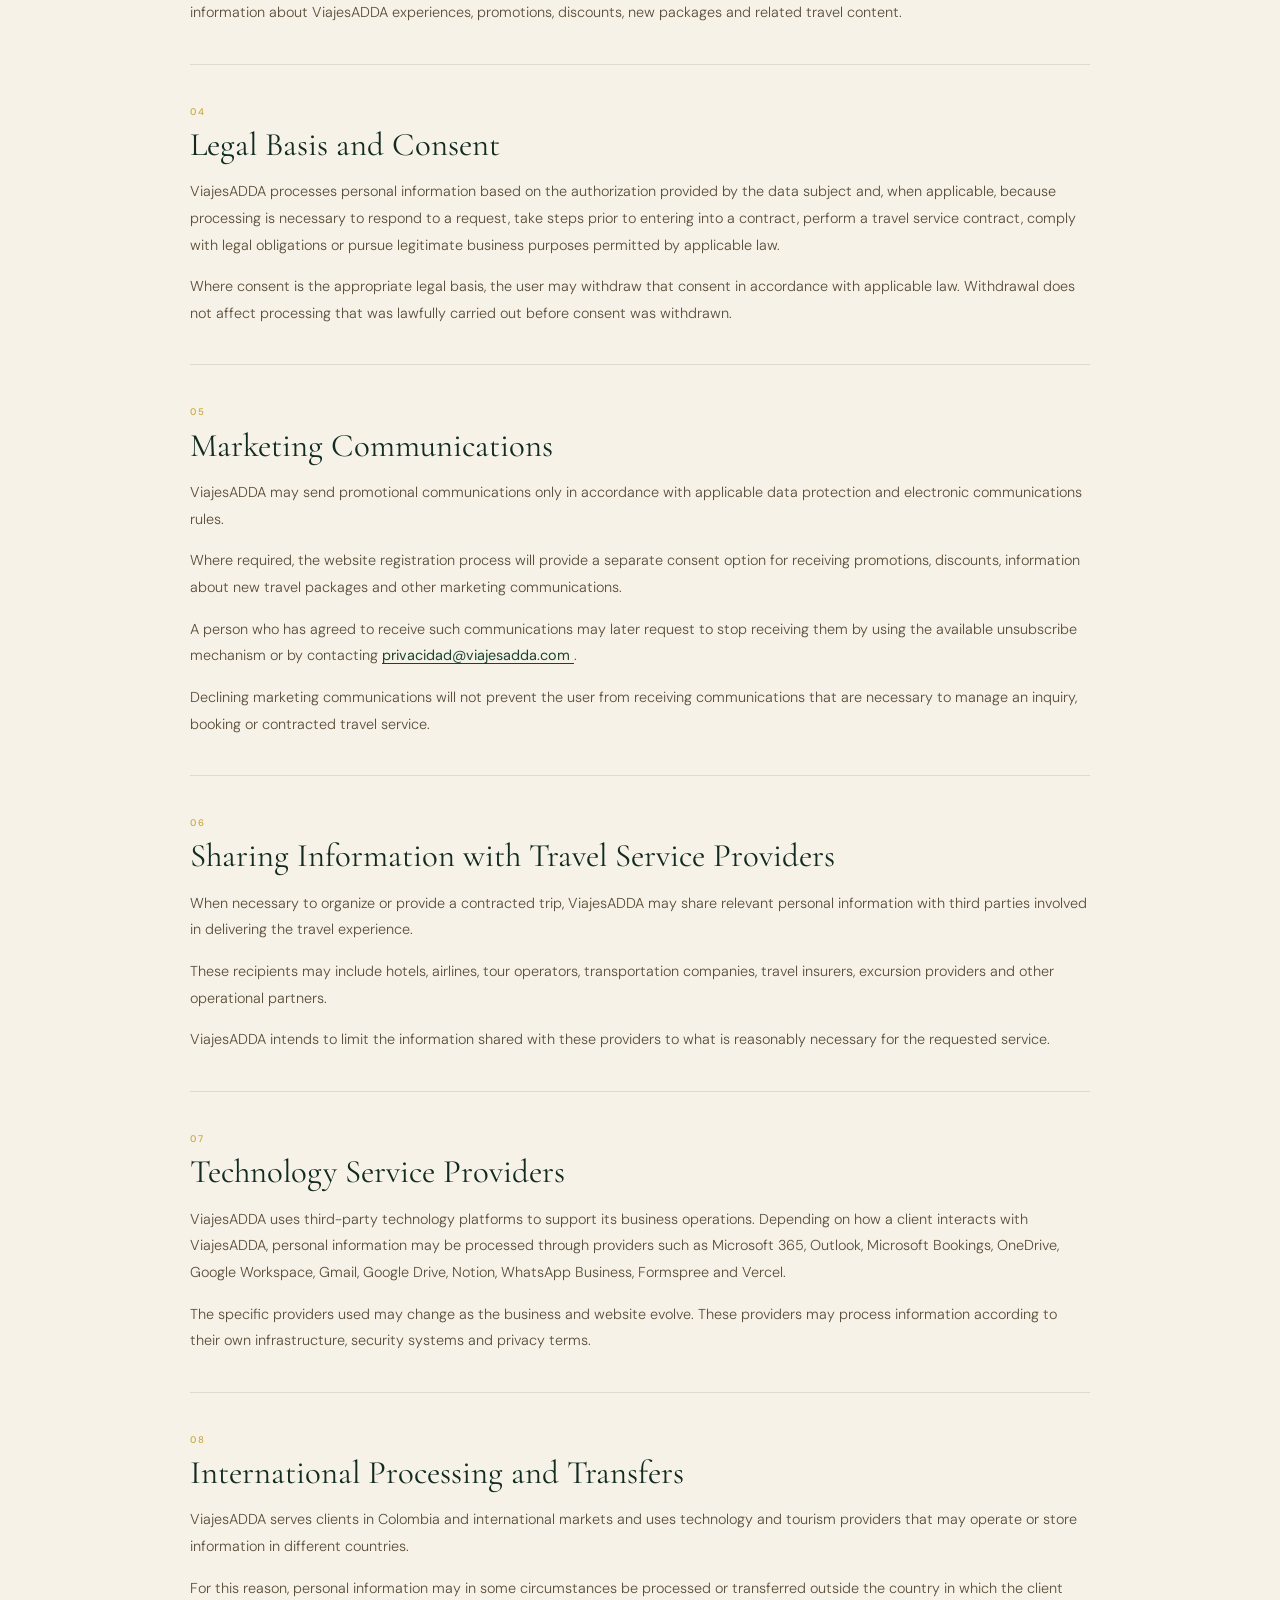
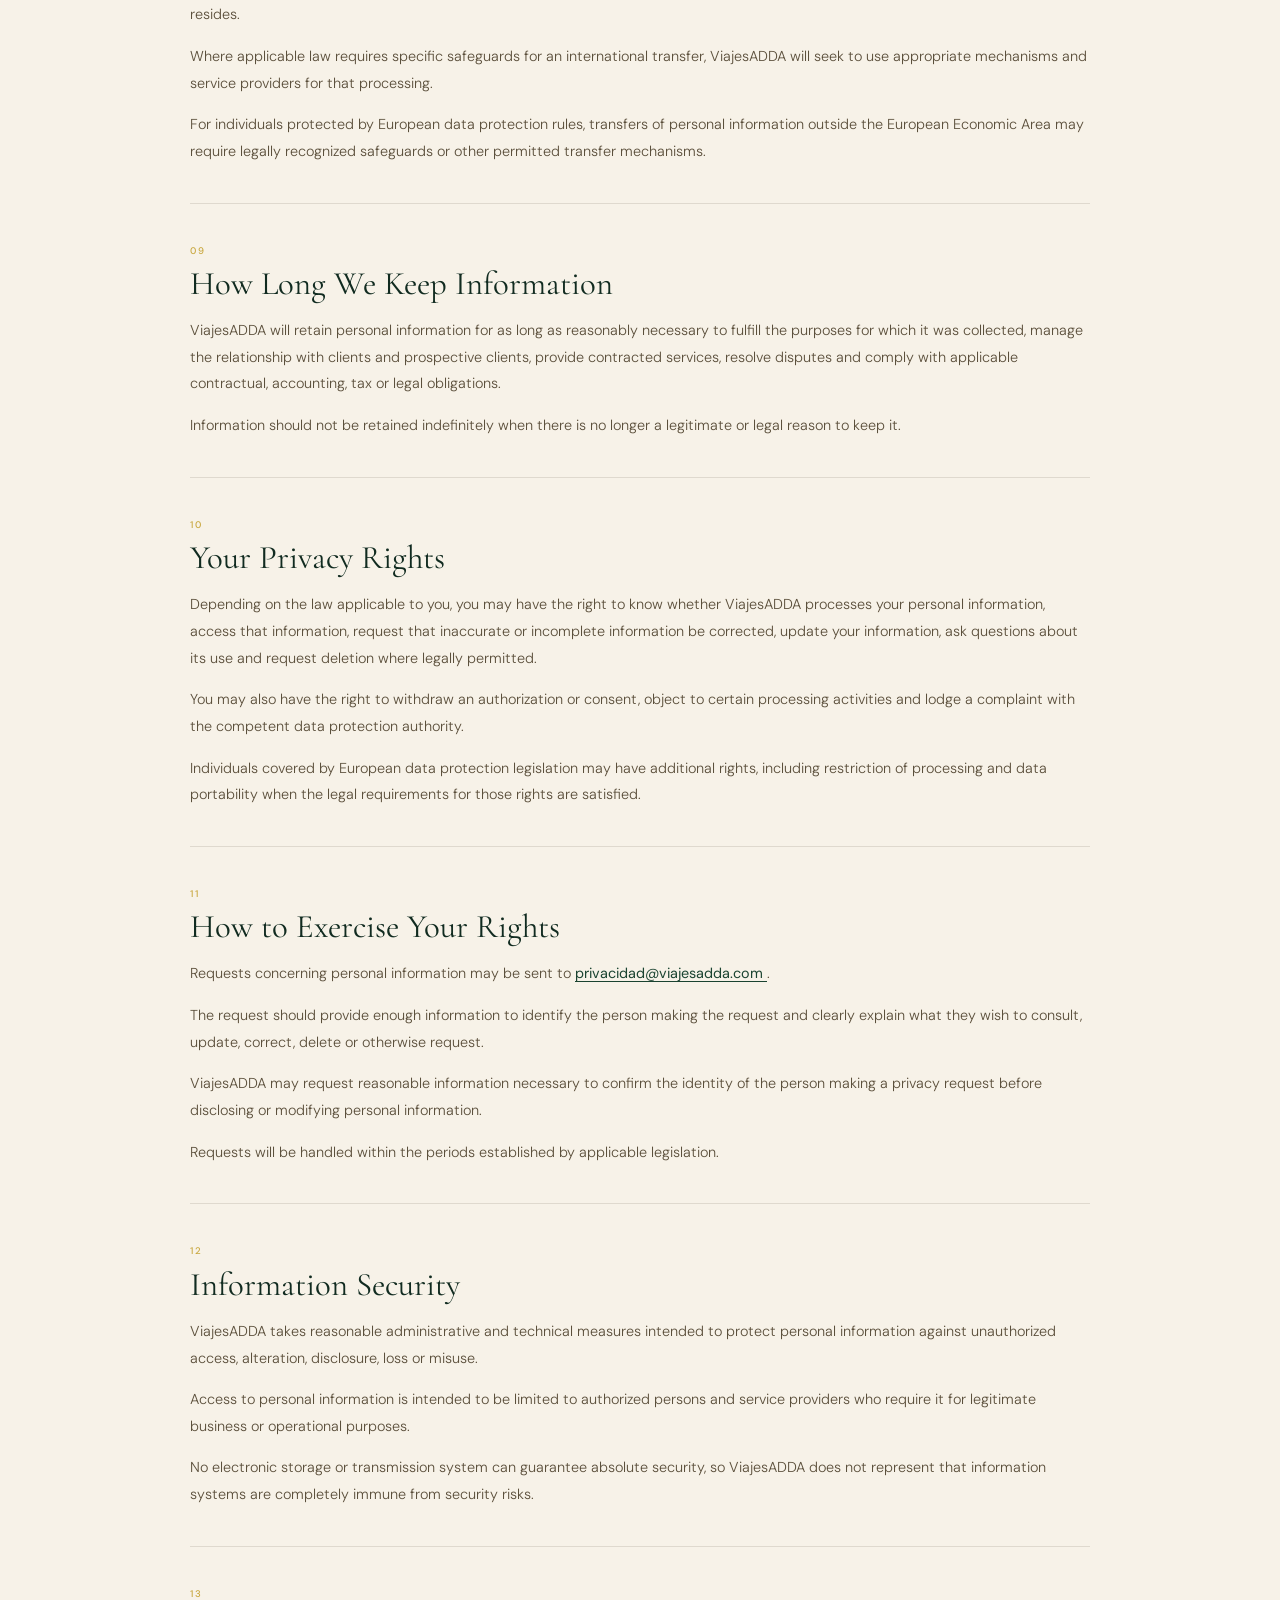
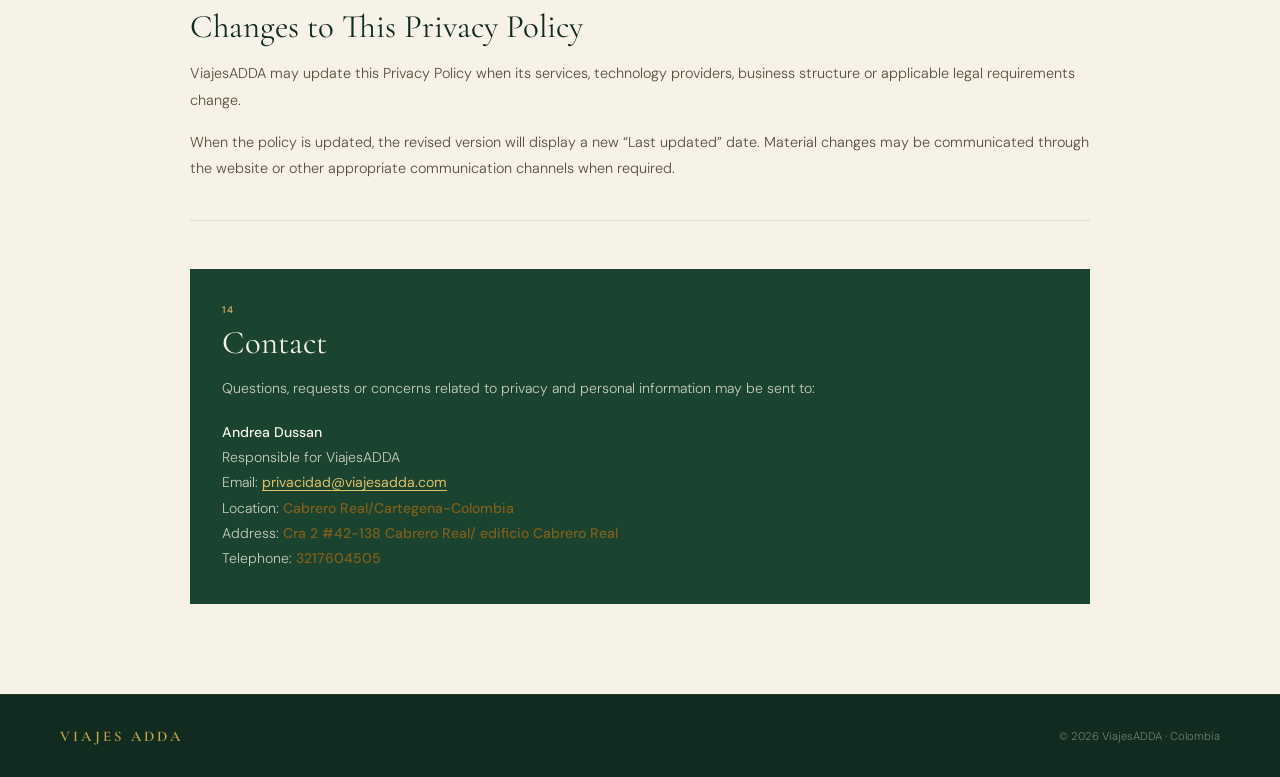
==== commit 54ec83af: "Actualiza sitio ADDA" ====
--- a/privacy-policy.html
+++ b/privacy-policy.html
@@ -553,17 +553,17 @@
 
           <p>
             <strong>Business location:</strong>
-            <span class="pending">Pending confirmation</span>
+            <span class="pending">Cabrero Real/Cartagena-Colombia</span>
           </p>
 
           <p>
             <strong>Address:</strong>
-            <span class="pending">Pending confirmation</span>
+            <span class="pending">Cra 2 #42-138 Cabrero Real/ edificio Cabrero Real </span>
           </p>
 
           <p>
             <strong>Telephone:</strong>
-            <span class="pending">Pending confirmation</span>
+            <span class="pending">3217604505</span>
           </p>
 
           <p>
@@ -920,13 +920,13 @@
             </a><br>
 
             Location:
-            <span class="pending">Pending confirmation</span><br>
+            <span class="pending">Cabrero Real/Cartegena-Colombia</span><br>
 
             Address:
-            <span class="pending">Pending confirmation</span><br>
+            <span class="pending">Cra 2 #42-138 Cabrero Real/ edificio Cabrero Real</span><br>
 
             Telephone:
-            <span class="pending">Pending confirmation</span>
+            <span class="pending">3217604505</span>
           </p>
         </section>
 
@@ -1345,13 +1345,13 @@
             </a><br>
 
             Domicilio:
-            <span class="pending">Pendiente de confirmar</span><br>
+            <span class="pending">Cabrero Real</span><br>
 
             Dirección:
-            <span class="pending">Pendiente de confirmar</span><br>
+            <span class="pending">Cra 2 #42-138 Cabrero Real/ edificio Cabrero Real</span><br>
 
             Teléfono:
-            <span class="pending">Pendiente de confirmar</span>
+            <span class="pending">3217604505</span>
           </p>
         </section>
 
